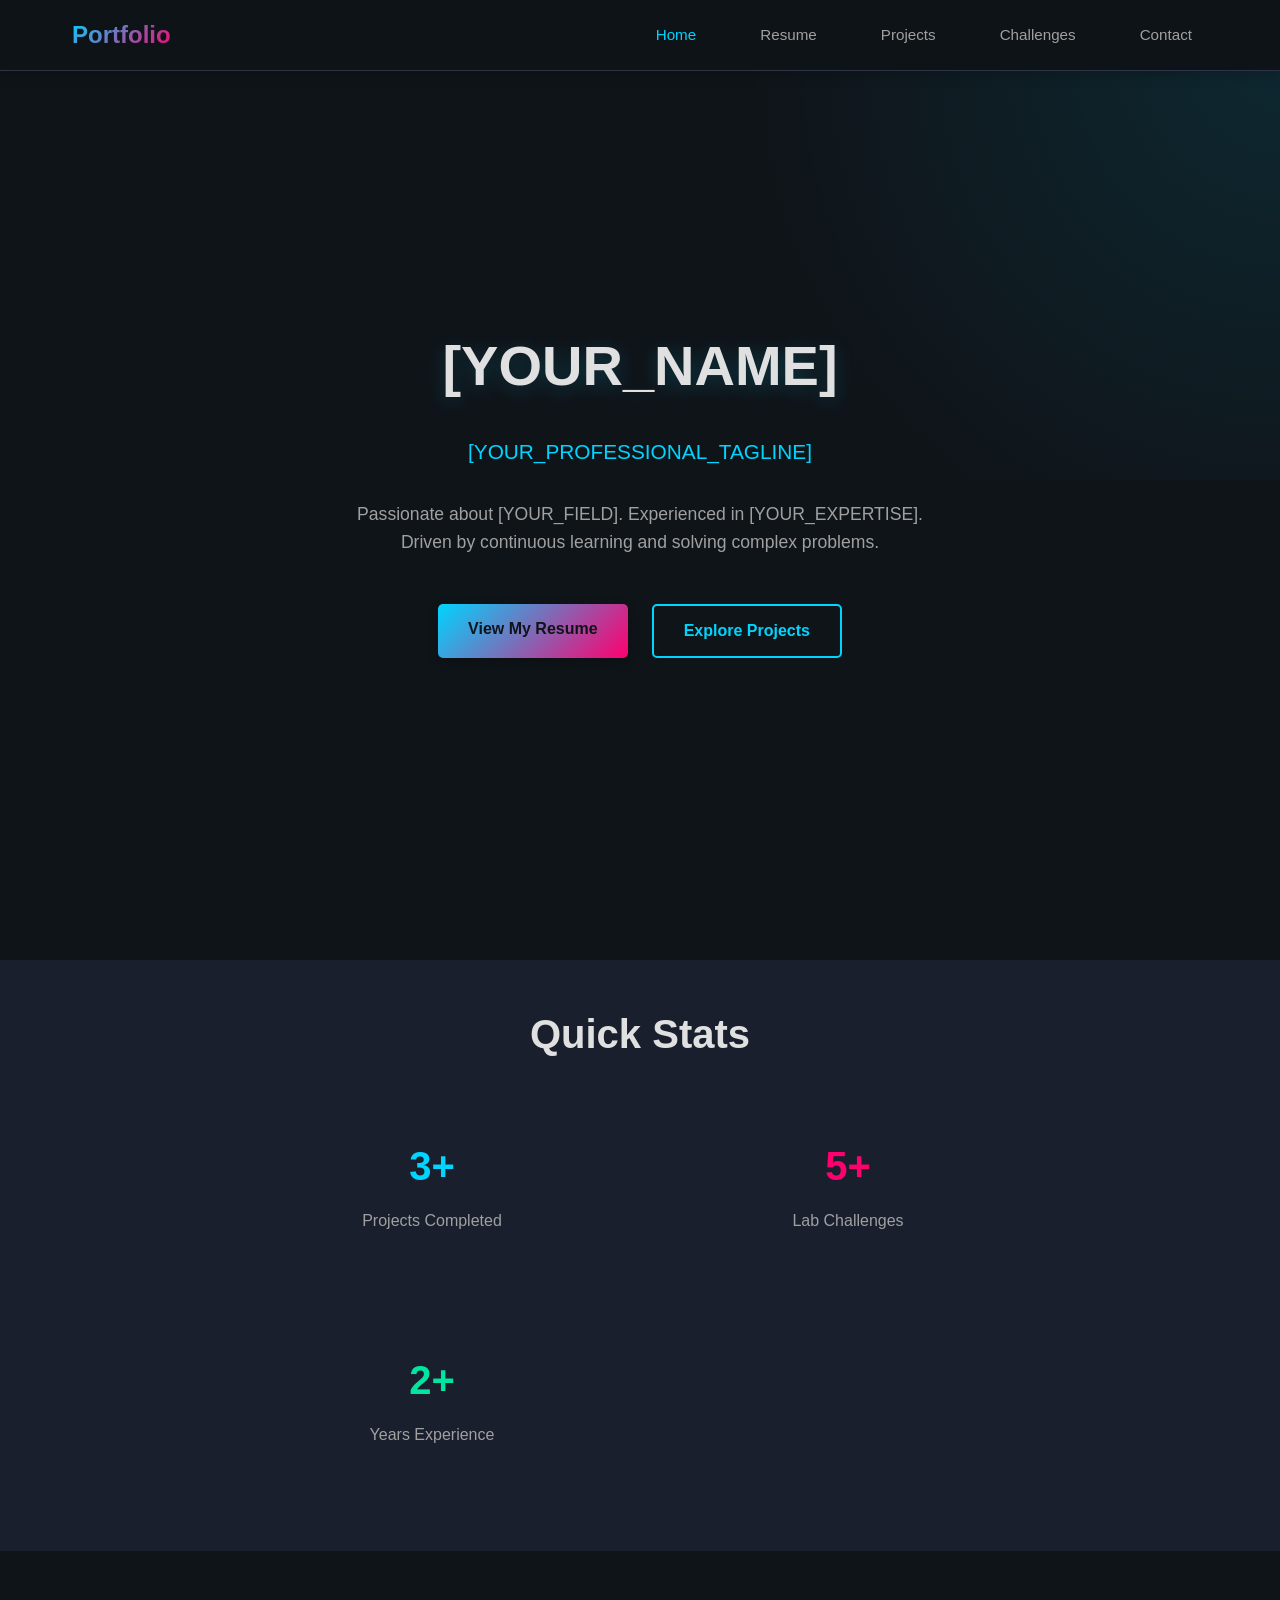
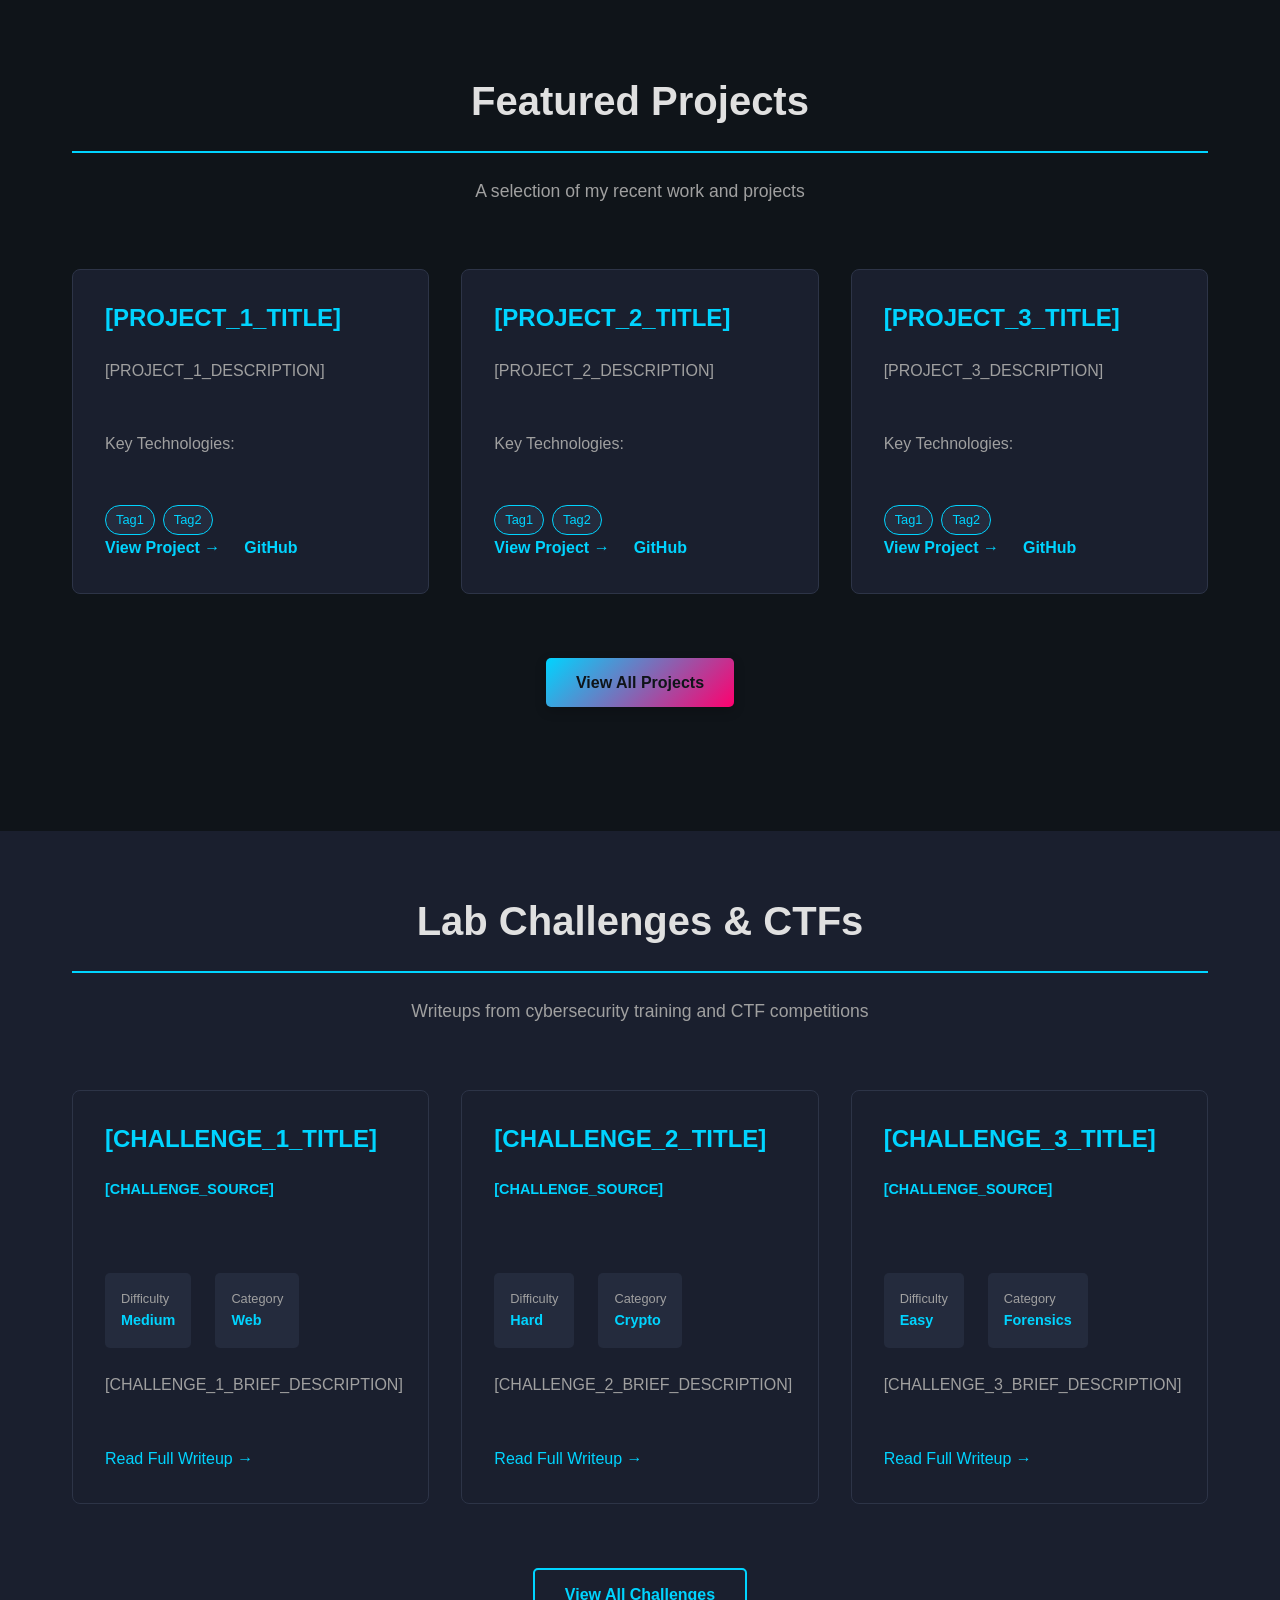
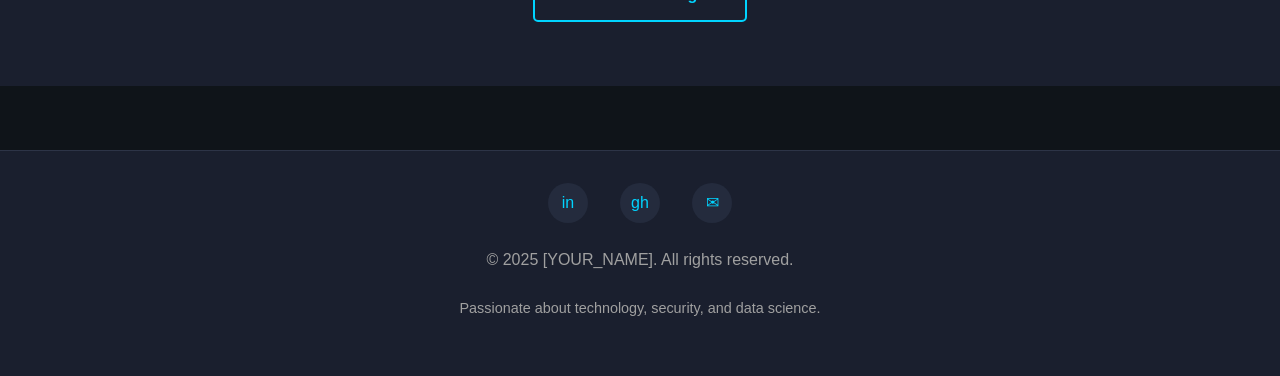
==== index.html @ 0b69d69b "Create professional portfolio website Initialize complete portfolio site with: - Home page with hero" ====
<!DOCTYPE html>
<html lang="en">
<head>
  <meta charset="UTF-8">
  <meta name="viewport" content="width=device-width, initial-scale=1.0">
  <meta name="description" content="[YOUR_NAME] - Data Science & AI Professional Portfolio. Explore projects, lab challenges, and professional experience.">
  <meta name="keywords" content="data science, AI, machine learning, portfolio, cybersecurity, CTF">
  <meta name="author" content="[YOUR_NAME]">
  <title>[YOUR_NAME] - Portfolio</title>
  <link rel="stylesheet" href="css/style.css">
</head>
<body>
  <!-- Navigation -->
  <nav>
    <div class="nav-container">
      <div class="logo">Portfolio</div>
      <ul class="nav-links">
        <li><a href="index.html">Home</a></li>
        <li><a href="resume.html">Resume</a></li>
        <li><a href="projects.html">Projects</a></li>
        <li><a href="challenges.html">Challenges</a></li>
        <li><a href="contact.html">Contact</a></li>
      </ul>
      <div class="hamburger">
        <span></span>
        <span></span>
        <span></span>
      </div>
    </div>
  </nav>

  <!-- Hero Section -->
  <section class="hero" id="home">
    <div class="hero-content">
      <img src="assets/images/profile.jpg" alt="[YOUR_NAME]" class="profile-image" onerror="this.style.display='none'">
      <h1>[YOUR_NAME]</h1>
      <p class="tagline">[YOUR_PROFESSIONAL_TAGLINE]</p>
      <p style="font-size: 1.1rem; max-width: 600px; margin: 0 auto var(--spacing-lg);">
        Passionate about [YOUR_FIELD]. Experienced in [YOUR_EXPERTISE]. Driven by continuous learning and solving complex problems.
      </p>
      <div class="cta-buttons">
        <a href="resume.html" class="btn btn-primary">View My Resume</a>
        <a href="projects.html" class="btn btn-secondary">Explore Projects</a>
      </div>
    </div>
  </section>

  <!-- Quick Stats -->
  <section style="padding: var(--spacing-xl) var(--spacing-lg); background-color: var(--bg-secondary); text-align: center;">
    <div class="container">
      <h2 style="text-align: center; border: none; padding-bottom: 0; margin-bottom: var(--spacing-xl);">Quick Stats</h2>
      <div class="grid grid-3" style="max-width: 800px; margin: 0 auto;">
        <div class="card" style="text-align: center; border: none; background-color: transparent; padding: var(--spacing-lg);">
          <h3 style="font-size: 2.5rem; color: var(--accent-primary); margin-bottom: var(--spacing-sm);">3+</h3>
          <p>Projects Completed</p>
        </div>
        <div class="card" style="text-align: center; border: none; background-color: transparent; padding: var(--spacing-lg);">
          <h3 style="font-size: 2.5rem; color: var(--accent-secondary); margin-bottom: var(--spacing-sm);">5+</h3>
          <p>Lab Challenges</p>
        </div>
        <div class="card" style="text-align: center; border: none; background-color: transparent; padding: var(--spacing-lg);">
          <h3 style="font-size: 2.5rem; color: var(--accent-tertiary); margin-bottom: var(--spacing-sm);">2+</h3>
          <p>Years Experience</p>
        </div>
      </div>
    </div>
  </section>

  <!-- Featured Section -->
  <section id="featured">
    <div class="container">
      <div class="section-header">
        <h2>Featured Projects</h2>
        <p>A selection of my recent work and projects</p>
      </div>

      <div class="grid grid-3">
        <div class="card project-card">
          <h3>[PROJECT_1_TITLE]</h3>
          <p>[PROJECT_1_DESCRIPTION]</p>
          <p style="font-weight: 500; margin-top: var(--spacing-md);">Key Technologies:</p>
          <div class="project-technologies">
            <span class="tech-badge">Tag1</span>
            <span class="tech-badge">Tag2</span>
          </div>
          <div class="project-links" style="margin-top: auto;">
            <a href="#">View Project →</a>
            <a href="#">GitHub</a>
          </div>
        </div>

        <div class="card project-card">
          <h3>[PROJECT_2_TITLE]</h3>
          <p>[PROJECT_2_DESCRIPTION]</p>
          <p style="font-weight: 500; margin-top: var(--spacing-md);">Key Technologies:</p>
          <div class="project-technologies">
            <span class="tech-badge">Tag1</span>
            <span class="tech-badge">Tag2</span>
          </div>
          <div class="project-links" style="margin-top: auto;">
            <a href="#">View Project →</a>
            <a href="#">GitHub</a>
          </div>
        </div>

        <div class="card project-card">
          <h3>[PROJECT_3_TITLE]</h3>
          <p>[PROJECT_3_DESCRIPTION]</p>
          <p style="font-weight: 500; margin-top: var(--spacing-md);">Key Technologies:</p>
          <div class="project-technologies">
            <span class="tech-badge">Tag1</span>
            <span class="tech-badge">Tag2</span>
          </div>
          <div class="project-links" style="margin-top: auto;">
            <a href="#">View Project →</a>
            <a href="#">GitHub</a>
          </div>
        </div>
      </div>

      <div style="text-align: center; margin-top: var(--spacing-2xl);">
        <a href="projects.html" class="btn btn-primary">View All Projects</a>
      </div>
    </div>
  </section>

  <!-- Recent Challenges -->
  <section id="recent-challenges" style="background-color: var(--bg-secondary);">
    <div class="container">
      <div class="section-header">
        <h2>Lab Challenges & CTFs</h2>
        <p>Writeups from cybersecurity training and CTF competitions</p>
      </div>

      <div class="grid grid-3">
        <div class="card challenge-card">
          <div class="card-header">
            <h3>[CHALLENGE_1_TITLE]</h3>
            <p class="card-subtitle">[CHALLENGE_SOURCE]</p>
          </div>
          <div class="challenge-stats">
            <div class="challenge-stat">
              <div class="challenge-stat-label">Difficulty</div>
              <div class="challenge-stat-value">Medium</div>
            </div>
            <div class="challenge-stat">
              <div class="challenge-stat-label">Category</div>
              <div class="challenge-stat-value">Web</div>
            </div>
          </div>
          <p>[CHALLENGE_1_BRIEF_DESCRIPTION]</p>
          <a href="challenges.html" style="margin-top: var(--spacing-md);">Read Full Writeup →</a>
        </div>

        <div class="card challenge-card">
          <div class="card-header">
            <h3>[CHALLENGE_2_TITLE]</h3>
            <p class="card-subtitle">[CHALLENGE_SOURCE]</p>
          </div>
          <div class="challenge-stats">
            <div class="challenge-stat">
              <div class="challenge-stat-label">Difficulty</div>
              <div class="challenge-stat-value">Hard</div>
            </div>
            <div class="challenge-stat">
              <div class="challenge-stat-label">Category</div>
              <div class="challenge-stat-value">Crypto</div>
            </div>
          </div>
          <p>[CHALLENGE_2_BRIEF_DESCRIPTION]</p>
          <a href="challenges.html" style="margin-top: var(--spacing-md);">Read Full Writeup →</a>
        </div>

        <div class="card challenge-card">
          <div class="card-header">
            <h3>[CHALLENGE_3_TITLE]</h3>
            <p class="card-subtitle">[CHALLENGE_SOURCE]</p>
          </div>
          <div class="challenge-stats">
            <div class="challenge-stat">
              <div class="challenge-stat-label">Difficulty</div>
              <div class="challenge-stat-value">Easy</div>
            </div>
            <div class="challenge-stat">
              <div class="challenge-stat-label">Category</div>
              <div class="challenge-stat-value">Forensics</div>
            </div>
          </div>
          <p>[CHALLENGE_3_BRIEF_DESCRIPTION]</p>
          <a href="challenges.html" style="margin-top: var(--spacing-md);">Read Full Writeup →</a>
        </div>
      </div>

      <div style="text-align: center; margin-top: var(--spacing-2xl);">
        <a href="challenges.html" class="btn btn-secondary">View All Challenges</a>
      </div>
    </div>
  </section>

  <!-- Footer -->
  <footer>
    <div class="footer-content">
      <div class="social-links">
        <a href="https://linkedin.com/in/[YOUR_USERNAME]" class="social-link" title="LinkedIn" target="_blank">in</a>
        <a href="https://github.com/[YOUR_USERNAME]" class="social-link" title="GitHub" target="_blank">gh</a>
        <a href="mailto:[YOUR_EMAIL]" class="social-link" title="Email">✉</a>
      </div>
      <p>&copy; 2025 [YOUR_NAME]. All rights reserved.</p>
      <p style="font-size: 0.9rem; margin-top: var(--spacing-sm);">Passionate about technology, security, and data science.</p>
    </div>
  </footer>

  <!-- Scroll to Top Button -->
  <button id="scrollToTopBtn" class="scroll-to-top">↑</button>

  <!-- Scripts -->
  <script src="js/script.js"></script>
</body>
</html>
---- css/style.css ----
/* ============================================
   PROFESSIONAL PORTFOLIO - DARK MODE THEME
   ============================================ */

/* CSS Variables for Easy Customization */
:root {
  --bg-primary: #0f1419;
  --bg-secondary: #1a1f2e;
  --bg-tertiary: #242b3d;
  --text-primary: #e0e0e0;
  --text-secondary: #a0a0a0;
  --accent-primary: #00d4ff;
  --accent-secondary: #ff006e;
  --accent-tertiary: #00e5a0;
  --border-color: #2d3447;
  --shadow: 0 10px 30px rgba(0, 0, 0, 0.3);
  --shadow-sm: 0 4px 12px rgba(0, 0, 0, 0.2);
  --transition: all 0.3s ease;

  /* Typography */
  --font-primary: 'Segoe UI', Tahoma, Geneva, Verdana, sans-serif;
  --font-code: 'Courier New', Courier, monospace;

  /* Spacing */
  --spacing-xs: 0.5rem;
  --spacing-sm: 1rem;
  --spacing-md: 1.5rem;
  --spacing-lg: 2rem;
  --spacing-xl: 3rem;
  --spacing-2xl: 4rem;
}

/* ============================================
   RESET & BASE STYLES
   ============================================ */

* {
  margin: 0;
  padding: 0;
  box-sizing: border-box;
}

html {
  scroll-behavior: smooth;
}

body {
  font-family: var(--font-primary);
  background-color: var(--bg-primary);
  color: var(--text-primary);
  line-height: 1.6;
  overflow-x: hidden;
}

/* ============================================
   TYPOGRAPHY
   ============================================ */

h1, h2, h3, h4, h5, h6 {
  font-weight: 700;
  margin-bottom: var(--spacing-md);
  color: var(--text-primary);
  line-height: 1.3;
}

h1 {
  font-size: clamp(2rem, 5vw, 3.5rem);
  text-shadow: 0 4px 20px rgba(0, 212, 255, 0.2);
}

h2 {
  font-size: clamp(1.75rem, 4vw, 2.5rem);
  border-bottom: 2px solid var(--accent-primary);
  padding-bottom: var(--spacing-md);
  margin-bottom: var(--spacing-lg);
}

h3 {
  font-size: 1.5rem;
  color: var(--accent-primary);
}

h4 {
  font-size: 1.25rem;
  color: var(--text-primary);
}

p {
  margin-bottom: var(--spacing-md);
  color: var(--text-secondary);
  font-size: 1rem;
}

a {
  color: var(--accent-primary);
  text-decoration: none;
  transition: var(--transition);
  font-weight: 500;
}

a:hover {
  color: var(--accent-secondary);
  transform: translateY(-2px);
}

code {
  background-color: var(--bg-tertiary);
  padding: 2px 6px;
  border-radius: 4px;
  font-family: var(--font-code);
  font-size: 0.9em;
  color: var(--accent-tertiary);
}

/* ============================================
   NAVIGATION
   ============================================ */

nav {
  position: fixed;
  top: 0;
  left: 0;
  width: 100%;
  background-color: rgba(15, 20, 25, 0.95);
  backdrop-filter: blur(10px);
  box-shadow: var(--shadow-sm);
  z-index: 1000;
  border-bottom: 1px solid var(--border-color);
}

.nav-container {
  max-width: 1200px;
  margin: 0 auto;
  padding: var(--spacing-sm) var(--spacing-lg);
  display: flex;
  justify-content: space-between;
  align-items: center;
}

.logo {
  font-size: 1.5rem;
  font-weight: 700;
  background: linear-gradient(135deg, var(--accent-primary), var(--accent-secondary));
  -webkit-background-clip: text;
  -webkit-text-fill-color: transparent;
  background-clip: text;
}

.nav-links {
  display: flex;
  gap: var(--spacing-lg);
  list-style: none;
  align-items: center;
}

.nav-links a {
  color: var(--text-secondary);
  font-size: 0.95rem;
  padding: var(--spacing-xs) var(--spacing-sm);
  transition: var(--transition);
  position: relative;
}

.nav-links a:hover {
  color: var(--accent-primary);
}

.nav-links a::after {
  content: '';
  position: absolute;
  bottom: -4px;
  left: 0;
  width: 0;
  height: 2px;
  background-color: var(--accent-primary);
  transition: var(--transition);
}

.nav-links a:hover::after {
  width: 100%;
}

.hamburger {
  display: none;
  flex-direction: column;
  cursor: pointer;
  gap: 6px;
}

.hamburger span {
  width: 25px;
  height: 3px;
  background-color: var(--accent-primary);
  border-radius: 3px;
  transition: var(--transition);
}

.hamburger.active span:nth-child(1) {
  transform: rotate(45deg) translate(10px, 10px);
}

.hamburger.active span:nth-child(2) {
  opacity: 0;
}

.hamburger.active span:nth-child(3) {
  transform: rotate(-45deg) translate(7px, -7px);
}

/* ============================================
   CONTAINERS & LAYOUT
   ============================================ */

.container {
  max-width: 1200px;
  margin: 0 auto;
  padding: 0 var(--spacing-lg);
}

section {
  padding: var(--spacing-2xl) var(--spacing-lg);
  margin-top: 60px;
}

.section-header {
  text-align: center;
  margin-bottom: var(--spacing-2xl);
}

.section-header h2 {
  margin-bottom: var(--spacing-md);
}

.section-header p {
  font-size: 1.1rem;
  color: var(--text-secondary);
  max-width: 600px;
  margin: 0 auto;
}

/* ============================================
   HERO SECTION
   ============================================ */

.hero {
  min-height: calc(100vh - 60px);
  display: flex;
  align-items: center;
  justify-content: center;
  text-align: center;
  padding-top: 60px;
  position: relative;
  overflow: hidden;
}

.hero::before {
  content: '';
  position: absolute;
  top: -50%;
  right: -50%;
  width: 100%;
  height: 100%;
  background: radial-gradient(circle, rgba(0, 212, 255, 0.1) 0%, transparent 70%);
  animation: float 20s ease-in-out infinite;
  z-index: 0;
}

.hero-content {
  position: relative;
  z-index: 1;
  max-width: 800px;
  animation: slideInUp 1s ease;
}

.profile-image {
  width: 150px;
  height: 150px;
  border-radius: 50%;
  border: 3px solid var(--accent-primary);
  margin: 0 auto var(--spacing-lg);
  object-fit: cover;
  box-shadow: 0 0 30px rgba(0, 212, 255, 0.3);
  animation: float 3s ease-in-out infinite;
}

.hero h1 {
  margin: var(--spacing-lg) 0;
}

.tagline {
  font-size: 1.3rem;
  color: var(--accent-primary);
  margin-bottom: var(--spacing-lg);
  font-weight: 300;
}

.cta-buttons {
  display: flex;
  gap: var(--spacing-md);
  justify-content: center;
  flex-wrap: wrap;
  margin-top: var(--spacing-xl);
}

.btn {
  padding: 12px 30px;
  border-radius: 5px;
  font-size: 1rem;
  font-weight: 600;
  cursor: pointer;
  transition: var(--transition);
  border: none;
  text-decoration: none;
  display: inline-block;
}

.btn-primary {
  background: linear-gradient(135deg, var(--accent-primary), var(--accent-secondary));
  color: var(--bg-primary);
  box-shadow: var(--shadow-sm);
}

.btn-primary:hover {
  transform: translateY(-3px);
  box-shadow: 0 15px 25px rgba(0, 212, 255, 0.3);
}

.btn-secondary {
  background-color: transparent;
  color: var(--accent-primary);
  border: 2px solid var(--accent-primary);
}

.btn-secondary:hover {
  background-color: var(--accent-primary);
  color: var(--bg-primary);
}

/* ============================================
   CARDS & GRIDS
   ============================================ */

.grid {
  display: grid;
  gap: var(--spacing-lg);
  margin-top: var(--spacing-lg);
}

.grid-2 {
  grid-template-columns: repeat(auto-fit, minmax(300px, 1fr));
}

.grid-3 {
  grid-template-columns: repeat(auto-fit, minmax(300px, 1fr));
}

.card {
  background-color: var(--bg-secondary);
  border: 1px solid var(--border-color);
  border-radius: 8px;
  padding: var(--spacing-lg);
  transition: var(--transition);
  display: flex;
  flex-direction: column;
}

.card:hover {
  border-color: var(--accent-primary);
  box-shadow: var(--shadow);
  transform: translateY(-5px);
}

.card-header {
  margin-bottom: var(--spacing-md);
}

.card-title {
  font-size: 1.3rem;
  margin-bottom: var(--spacing-sm);
}

.card-subtitle {
  color: var(--accent-primary);
  font-size: 0.9rem;
  font-weight: 600;
}

.card-image {
  width: 100%;
  height: 200px;
  object-fit: cover;
  border-radius: 5px;
  margin-bottom: var(--spacing-md);
}

.card-body {
  flex-grow: 1;
  margin-bottom: var(--spacing-md);
}

.card-footer {
  display: flex;
  gap: var(--spacing-sm);
  flex-wrap: wrap;
}

.tag {
  background-color: var(--bg-tertiary);
  color: var(--accent-tertiary);
  padding: 4px 12px;
  border-radius: 20px;
  font-size: 0.85rem;
  font-weight: 500;
  border: 1px solid var(--border-color);
}

.tag.difficulty-easy {
  color: var(--accent-tertiary);
  border-color: var(--accent-tertiary);
}

.tag.difficulty-medium {
  color: #ffa500;
  border-color: #ffa500;
}

.tag.difficulty-hard {
  color: var(--accent-secondary);
  border-color: var(--accent-secondary);
}

/* ============================================
   RESUME SECTION
   ============================================ */

.resume-container {
  max-width: 900px;
  margin: 0 auto;
}

.resume-section {
  margin-bottom: var(--spacing-2xl);
}

.resume-section h3 {
  margin-top: var(--spacing-lg);
  margin-bottom: var(--spacing-md);
}

.resume-entry {
  background-color: var(--bg-secondary);
  border-left: 4px solid var(--accent-primary);
  padding: var(--spacing-lg);
  margin-bottom: var(--spacing-md);
  border-radius: 4px;
}

.resume-entry-header {
  display: flex;
  justify-content: space-between;
  align-items: baseline;
  margin-bottom: var(--spacing-sm);
}

.resume-entry-title {
  font-size: 1.15rem;
  font-weight: 600;
  color: var(--text-primary);
}

.resume-entry-date {
  color: var(--accent-primary);
  font-size: 0.9rem;
  font-weight: 500;
}

.resume-entry-subtitle {
  color: var(--accent-tertiary);
  font-weight: 500;
  margin-bottom: var(--spacing-sm);
}

.resume-entry-description {
  color: var(--text-secondary);
  margin-bottom: var(--spacing-sm);
}

.skills-grid {
  display: grid;
  grid-template-columns: repeat(auto-fit, minmax(200px, 1fr));
  gap: var(--spacing-lg);
}

.skill-category h4 {
  margin-bottom: var(--spacing-md);
  color: var(--accent-primary);
}

.skill-list {
  display: flex;
  flex-wrap: wrap;
  gap: var(--spacing-sm);
}

.skill-badge {
  background-color: var(--bg-tertiary);
  color: var(--accent-tertiary);
  padding: 6px 12px;
  border-radius: 20px;
  font-size: 0.9rem;
  border: 1px solid var(--border-color);
}

/* ============================================
   PROJECT SECTION
   ============================================ */

.project-card {
  display: flex;
  flex-direction: column;
}

.project-technologies {
  display: flex;
  gap: var(--spacing-xs);
  flex-wrap: wrap;
  margin-top: var(--spacing-md);
}

.tech-badge {
  background-color: var(--bg-tertiary);
  color: var(--accent-primary);
  padding: 4px 10px;
  border-radius: 15px;
  font-size: 0.8rem;
  border: 1px solid var(--accent-primary);
}

.project-links {
  display: flex;
  gap: var(--spacing-md);
  margin-top: var(--spacing-md);
}

.project-links a {
  color: var(--accent-primary);
  font-weight: 600;
  display: flex;
  align-items: center;
  gap: 6px;
}

.project-links a:hover {
  color: var(--accent-secondary);
}

/* ============================================
   CHALLENGE SECTION
   ============================================ */

.challenge-card {
  display: flex;
  flex-direction: column;
}

.challenge-stats {
  display: flex;
  gap: var(--spacing-md);
  margin-top: var(--spacing-md);
  margin-bottom: var(--spacing-md);
}

.challenge-stat {
  background-color: var(--bg-tertiary);
  padding: var(--spacing-sm);
  border-radius: 5px;
  font-size: 0.9rem;
}

.challenge-stat-label {
  color: var(--text-secondary);
  font-size: 0.8rem;
}

.challenge-stat-value {
  color: var(--accent-primary);
  font-weight: 600;
}

.challenge-gallery {
  display: grid;
  grid-template-columns: repeat(auto-fit, minmax(150px, 1fr));
  gap: var(--spacing-sm);
  margin: var(--spacing-md) 0;
}

.challenge-screenshot {
  width: 100%;
  height: 150px;
  object-fit: cover;
  border-radius: 5px;
  border: 1px solid var(--border-color);
  cursor: pointer;
  transition: var(--transition);
}

.challenge-screenshot:hover {
  border-color: var(--accent-primary);
  transform: scale(1.05);
}

/* ============================================
   CONTACT SECTION
   ============================================ */

.contact-container {
  max-width: 600px;
  margin: 0 auto;
}

.contact-info {
  display: grid;
  gap: var(--spacing-lg);
  margin-bottom: var(--spacing-2xl);
}

.contact-item {
  background-color: var(--bg-secondary);
  padding: var(--spacing-lg);
  border-radius: 8px;
  border: 1px solid var(--border-color);
  display: flex;
  align-items: center;
  gap: var(--spacing-lg);
  transition: var(--transition);
}

.contact-item:hover {
  border-color: var(--accent-primary);
  box-shadow: var(--shadow-sm);
}

.contact-icon {
  font-size: 1.5rem;
  color: var(--accent-primary);
}

.contact-details h4 {
  margin-bottom: 4px;
}

.contact-details a {
  color: var(--accent-primary);
  font-weight: 600;
  word-break: break-all;
}

.contact-form {
  background-color: var(--bg-secondary);
  padding: var(--spacing-lg);
  border-radius: 8px;
  border: 1px solid var(--border-color);
}

.form-group {
  margin-bottom: var(--spacing-md);
}

.form-group label {
  display: block;
  margin-bottom: var(--spacing-xs);
  font-weight: 600;
  color: var(--text-primary);
}

.form-group input,
.form-group textarea {
  width: 100%;
  padding: var(--spacing-sm);
  background-color: var(--bg-tertiary);
  border: 1px solid var(--border-color);
  border-radius: 5px;
  color: var(--text-primary);
  font-family: var(--font-primary);
  transition: var(--transition);
}

.form-group input:focus,
.form-group textarea:focus {
  outline: none;
  border-color: var(--accent-primary);
  box-shadow: 0 0 10px rgba(0, 212, 255, 0.2);
}

.form-group textarea {
  resize: vertical;
  min-height: 150px;
}

/* ============================================
   FOOTER
   ============================================ */

footer {
  background-color: var(--bg-secondary);
  border-top: 1px solid var(--border-color);
  padding: var(--spacing-lg);
  text-align: center;
  color: var(--text-secondary);
  margin-top: var(--spacing-2xl);
}

.footer-content {
  max-width: 1200px;
  margin: 0 auto;
}

.social-links {
  display: flex;
  gap: var(--spacing-lg);
  justify-content: center;
  margin-bottom: var(--spacing-md);
}

.social-link {
  display: inline-flex;
  align-items: center;
  justify-content: center;
  width: 40px;
  height: 40px;
  border-radius: 50%;
  background-color: var(--bg-tertiary);
  color: var(--accent-primary);
  transition: var(--transition);
  text-decoration: none;
}

.social-link:hover {
  background-color: var(--accent-primary);
  color: var(--bg-primary);
  transform: translateY(-3px);
}

/* ============================================
   SCROLL TO TOP BUTTON
   ============================================ */

.scroll-to-top {
  position: fixed;
  bottom: 30px;
  right: 30px;
  width: 50px;
  height: 50px;
  background: linear-gradient(135deg, var(--accent-primary), var(--accent-secondary));
  color: var(--bg-primary);
  border: none;
  border-radius: 50%;
  cursor: pointer;
  display: none;
  align-items: center;
  justify-content: center;
  font-size: 1.5rem;
  box-shadow: var(--shadow);
  transition: var(--transition);
  z-index: 999;
}

.scroll-to-top.show {
  display: flex;
}

.scroll-to-top:hover {
  transform: translateY(-3px);
}

/* ============================================
   ANIMATIONS
   ============================================ */

@keyframes slideInUp {
  from {
    opacity: 0;
    transform: translateY(30px);
  }
  to {
    opacity: 1;
    transform: translateY(0);
  }
}

@keyframes float {
  0%, 100% {
    transform: translateY(0);
  }
  50% {
    transform: translateY(-10px);
  }
}

@keyframes fadeIn {
  from {
    opacity: 0;
  }
  to {
    opacity: 1;
  }
}

/* ============================================
   RESPONSIVE DESIGN
   ============================================ */

@media (max-width: 768px) {
  section {
    padding: var(--spacing-xl) var(--spacing-md);
  }

  h1 {
    font-size: 2rem;
  }

  h2 {
    font-size: 1.5rem;
  }

  .nav-links {
    display: none;
    position: absolute;
    top: 60px;
    left: 0;
    right: 0;
    background-color: var(--bg-secondary);
    flex-direction: column;
    gap: 0;
    border-bottom: 1px solid var(--border-color);
  }

  .nav-links.active {
    display: flex;
  }

  .nav-links a {
    padding: var(--spacing-md);
    border-bottom: 1px solid var(--border-color);
  }

  .hamburger {
    display: flex;
  }

  .profile-image {
    width: 120px;
    height: 120px;
  }

  .cta-buttons {
    flex-direction: column;
  }

  .btn {
    width: 100%;
    text-align: center;
  }

  .grid-2,
  .grid-3 {
    grid-template-columns: 1fr;
  }

  .resume-entry-header {
    flex-direction: column;
    align-items: flex-start;
  }

  .skills-grid {
    grid-template-columns: 1fr;
  }

  .challenge-gallery {
    grid-template-columns: repeat(2, 1fr);
  }

  .scroll-to-top {
    bottom: 20px;
    right: 20px;
    width: 40px;
    height: 40px;
    font-size: 1.2rem;
  }
}

@media (max-width: 480px) {
  .nav-container {
    padding: var(--spacing-sm);
  }

  .logo {
    font-size: 1.2rem;
  }

  section {
    padding: var(--spacing-lg) var(--spacing-sm);
    margin-top: 50px;
  }

  h1 {
    font-size: 1.5rem;
  }

  h2 {
    font-size: 1.25rem;
  }

  .hero {
    min-height: calc(100vh - 50px);
    padding-top: 50px;
  }

  .profile-image {
    width: 100px;
    height: 100px;
  }

  .tagline {
    font-size: 1rem;
  }

  .card {
    padding: var(--spacing-md);
  }

  .contact-item {
    flex-direction: column;
    text-align: center;
  }

  .challenge-gallery {
    grid-template-columns: 1fr;
  }
}
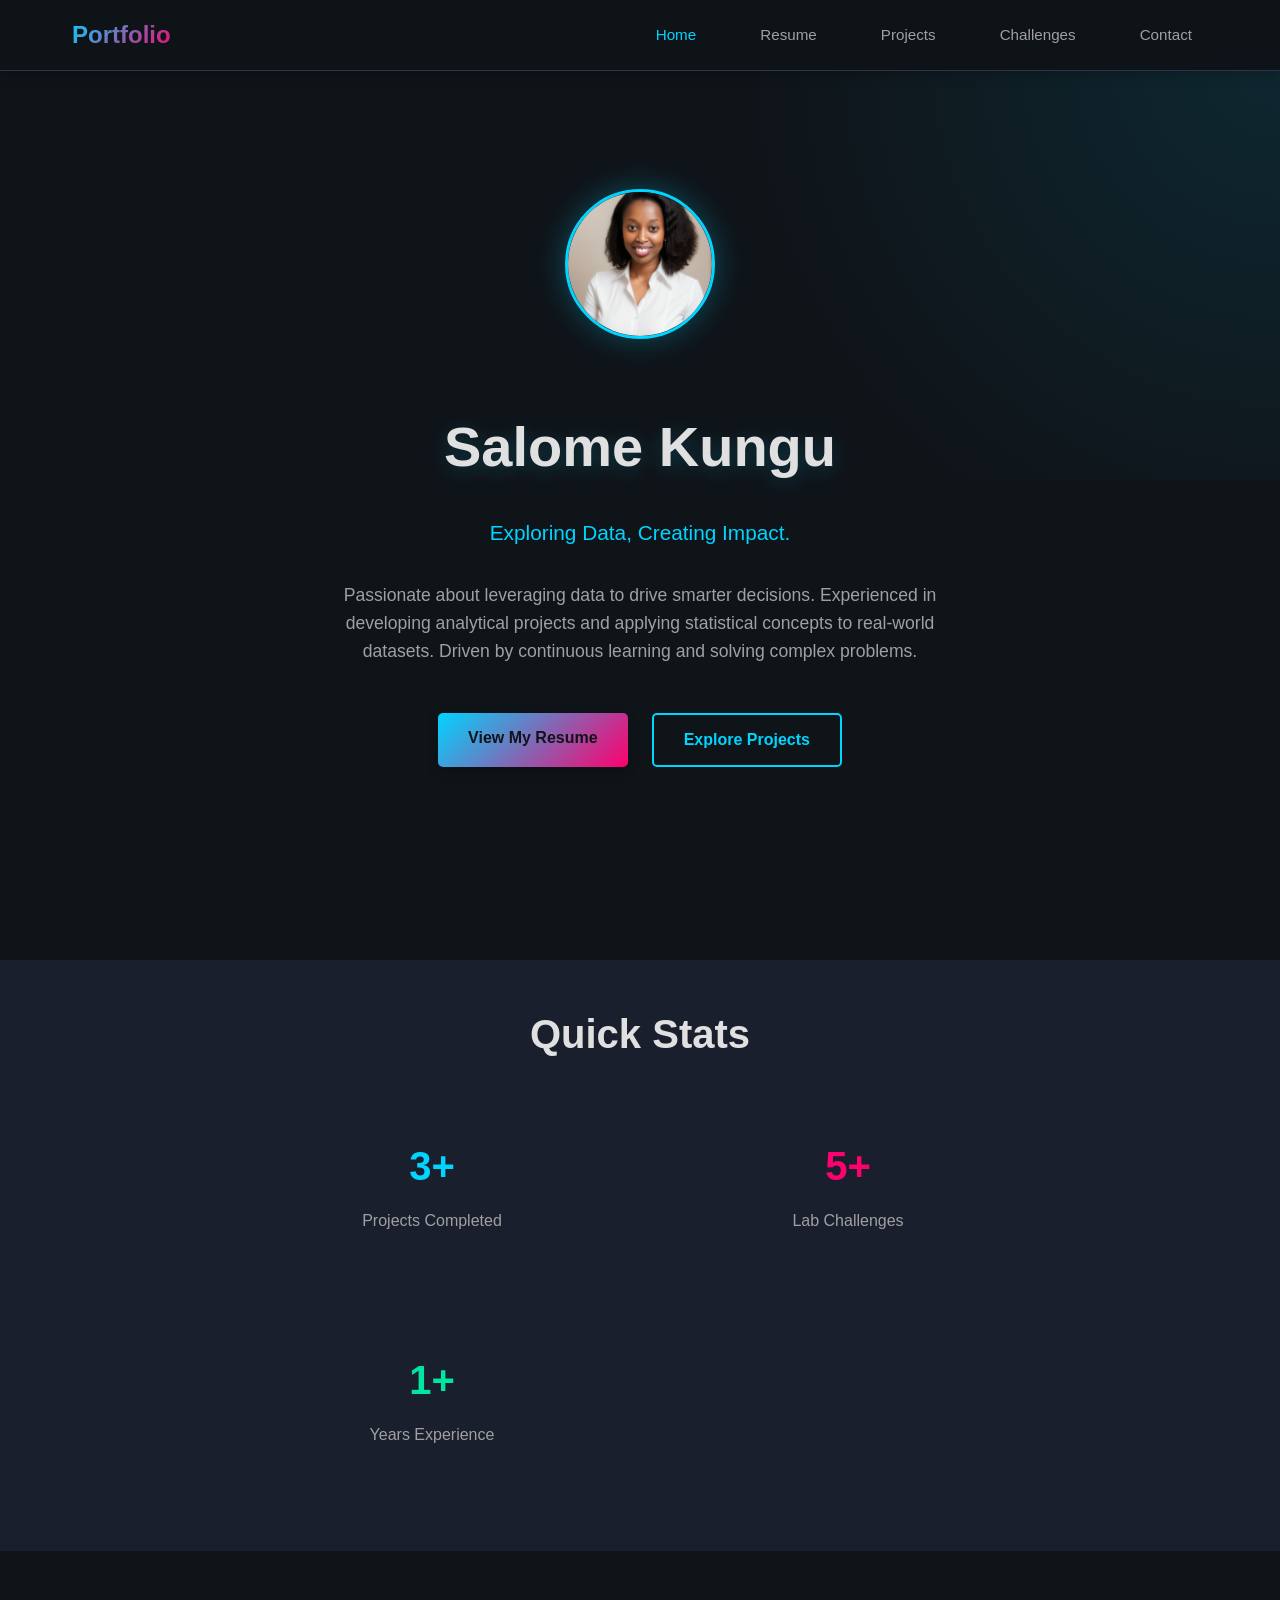
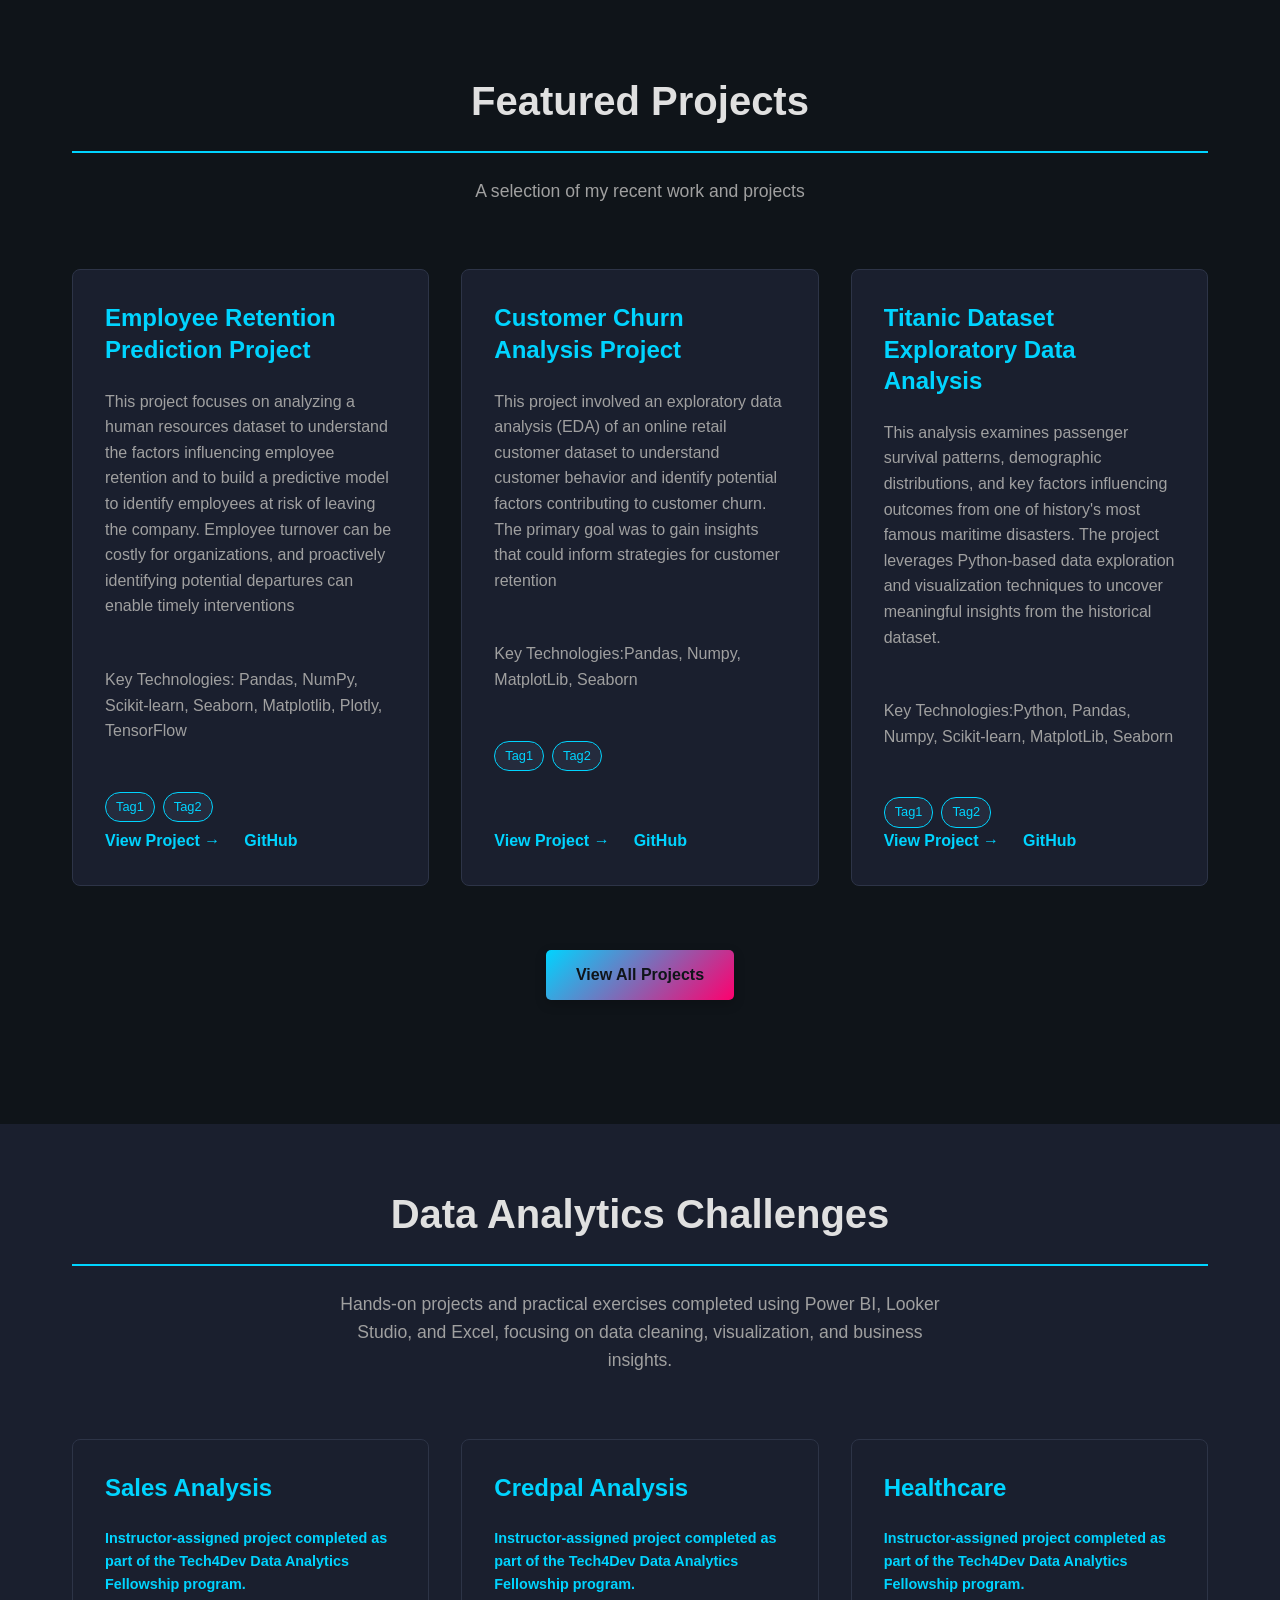
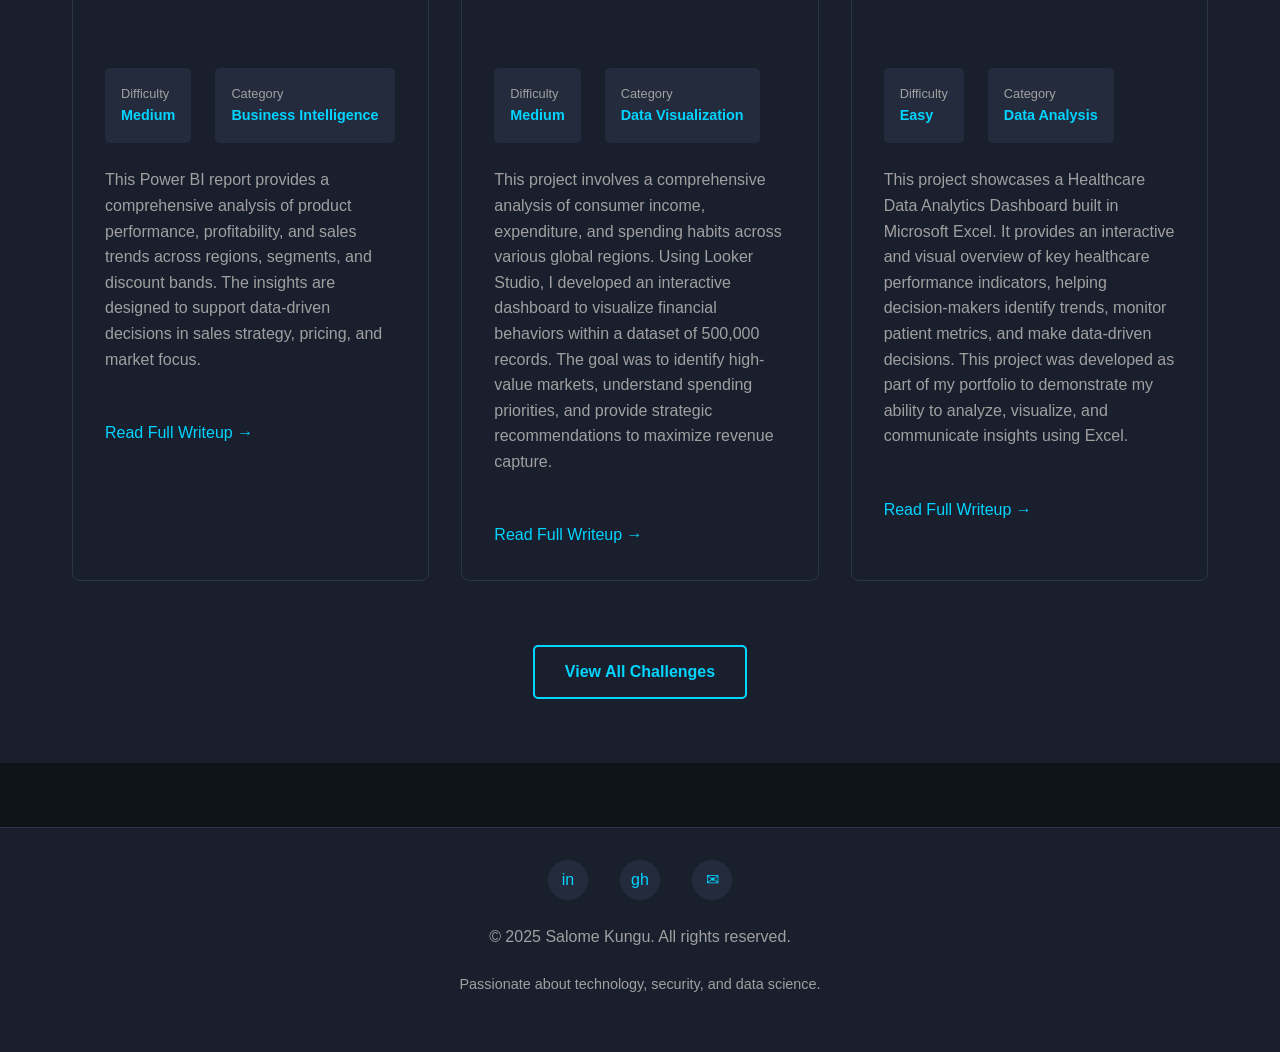
==== commit 4894c256: "commit changes and update portfolio" ====
--- a/index.html
+++ b/index.html
@@ -6,7 +6,7 @@
   <meta name="description" content="[YOUR_NAME] - Data Science & AI Professional Portfolio. Explore projects, lab challenges, and professional experience.">
   <meta name="keywords" content="data science, AI, machine learning, portfolio, cybersecurity, CTF">
   <meta name="author" content="[YOUR_NAME]">
-  <title>[YOUR_NAME] - Portfolio</title>
+  <title>Salome Kungu - Portfolio</title>
   <link rel="stylesheet" href="css/style.css">
 </head>
 <body>
@@ -32,11 +32,11 @@
   <!-- Hero Section -->
   <section class="hero" id="home">
     <div class="hero-content">
-      <img src="assets/images/profile.jpg" alt="[YOUR_NAME]" class="profile-image" onerror="this.style.display='none'">
-      <h1>[YOUR_NAME]</h1>
-      <p class="tagline">[YOUR_PROFESSIONAL_TAGLINE]</p>
+      <img src="assets/images/photo.png" alt="[YOUR_NAME]" class="profile-image" onerror="this.style.display='none'">
+      <h1>Salome Kungu</h1>
+      <p class="tagline">Exploring Data, Creating Impact.</p>
       <p style="font-size: 1.1rem; max-width: 600px; margin: 0 auto var(--spacing-lg);">
-        Passionate about [YOUR_FIELD]. Experienced in [YOUR_EXPERTISE]. Driven by continuous learning and solving complex problems.
+        Passionate about leveraging data to drive smarter decisions. Experienced in developing analytical projects and applying statistical concepts to real-world datasets. Driven by continuous learning and solving complex problems.
       </p>
       <div class="cta-buttons">
         <a href="resume.html" class="btn btn-primary">View My Resume</a>
@@ -59,7 +59,7 @@
           <p>Lab Challenges</p>
         </div>
         <div class="card" style="text-align: center; border: none; background-color: transparent; padding: var(--spacing-lg);">
-          <h3 style="font-size: 2.5rem; color: var(--accent-tertiary); margin-bottom: var(--spacing-sm);">2+</h3>
+          <h3 style="font-size: 2.5rem; color: var(--accent-tertiary); margin-bottom: var(--spacing-sm);">1+</h3>
           <p>Years Experience</p>
         </div>
       </div>
@@ -76,44 +76,47 @@
 
       <div class="grid grid-3">
         <div class="card project-card">
-          <h3>[PROJECT_1_TITLE]</h3>
-          <p>[PROJECT_1_DESCRIPTION]</p>
-          <p style="font-weight: 500; margin-top: var(--spacing-md);">Key Technologies:</p>
+          <h3>Employee Retention Prediction Project</h3>
+          <p>This project focuses on analyzing a human resources dataset to understand the factors influencing employee retention and to build a predictive model to identify employees at risk of leaving the company. 
+          Employee turnover can be costly for organizations, and proactively identifying potential departures can enable timely interventions</p>
+          <p style="font-weight: 500; margin-top: var(--spacing-md);">Key Technologies: Pandas, NumPy, Scikit-learn, Seaborn, Matplotlib, Plotly, TensorFlow </p>
           <div class="project-technologies">
             <span class="tech-badge">Tag1</span>
             <span class="tech-badge">Tag2</span>
           </div>
           <div class="project-links" style="margin-top: auto;">
-            <a href="#">View Project →</a>
-            <a href="#">GitHub</a>
+            <a href="https://github.com/KijoSal-dev/Employee_Retention_Prediction_Project">View Project → </a>
+            <a href="https://github.com/KijoSal-dev/Employee_Retention_Prediction_Project">GitHub</a>
           </div>
         </div>
 
         <div class="card project-card">
-          <h3>[PROJECT_2_TITLE]</h3>
-          <p>[PROJECT_2_DESCRIPTION]</p>
-          <p style="font-weight: 500; margin-top: var(--spacing-md);">Key Technologies:</p>
+          <h3>Customer Churn Analysis Project</h3>
+          <p>This project involved an exploratory data analysis (EDA) of an online retail customer dataset to understand customer behavior and identify potential factors contributing to customer churn. 
+          The primary goal was to gain insights that could inform strategies for customer retention</p>
+          <p style="font-weight: 500; margin-top: var(--spacing-md);">Key Technologies:Pandas, Numpy, MatplotLib, Seaborn</p>
           <div class="project-technologies">
             <span class="tech-badge">Tag1</span>
             <span class="tech-badge">Tag2</span>
           </div>
           <div class="project-links" style="margin-top: auto;">
-            <a href="#">View Project →</a>
-            <a href="#">GitHub</a>
+            <a href="https://github.com/KijoSal-dev/Customer_Churn_Analysis_Project">View Project →</a>
+            <a href="https://github.com/KijoSal-dev/Customer_Churn_Analysis_Project">GitHub</a>
           </div>
         </div>
 
         <div class="card project-card">
-          <h3>[PROJECT_3_TITLE]</h3>
-          <p>[PROJECT_3_DESCRIPTION]</p>
-          <p style="font-weight: 500; margin-top: var(--spacing-md);">Key Technologies:</p>
+          <h3>Titanic Dataset Exploratory Data Analysis</h3>
+          <p>This analysis examines passenger survival patterns, demographic distributions, and key factors influencing outcomes from one of history's most famous maritime disasters.
+          The project leverages Python-based data exploration and visualization techniques to uncover meaningful insights from the historical dataset.</p>
+          <p style="font-weight: 500; margin-top: var(--spacing-md);">Key Technologies:Python, Pandas, Numpy, Scikit-learn, MatplotLib, Seaborn </p>
           <div class="project-technologies">
             <span class="tech-badge">Tag1</span>
             <span class="tech-badge">Tag2</span>
           </div>
           <div class="project-links" style="margin-top: auto;">
-            <a href="#">View Project →</a>
-            <a href="#">GitHub</a>
+            <a href="https://github.com/KijoSal-dev/Titanic_Dataset_Exploratory_Data_Analysis">View Project →</a>
+            <a href="https://github.com/KijoSal-dev/Titanic_Dataset_Exploratory_Data_Analysis">GitHub</a>
           </div>
         </div>
       </div>
@@ -128,15 +131,15 @@
   <section id="recent-challenges" style="background-color: var(--bg-secondary);">
     <div class="container">
       <div class="section-header">
-        <h2>Lab Challenges & CTFs</h2>
-        <p>Writeups from cybersecurity training and CTF competitions</p>
+        <h2>Data Analytics Challenges </h2>
+        <p>Hands-on projects and practical exercises completed using Power BI, Looker Studio, and Excel, focusing on data cleaning, visualization, and business insights.</p>
       </div>
 
       <div class="grid grid-3">
         <div class="card challenge-card">
           <div class="card-header">
-            <h3>[CHALLENGE_1_TITLE]</h3>
-            <p class="card-subtitle">[CHALLENGE_SOURCE]</p>
+            <h3>Sales Analysis</h3>
+            <p class="card-subtitle">Instructor-assigned project completed as part of the Tech4Dev Data Analytics Fellowship program.</p>
           </div>
           <div class="challenge-stats">
             <div class="challenge-stat">
@@ -145,36 +148,37 @@
             </div>
             <div class="challenge-stat">
               <div class="challenge-stat-label">Category</div>
-              <div class="challenge-stat-value">Web</div>
-            </div>
-          </div>
-          <p>[CHALLENGE_1_BRIEF_DESCRIPTION]</p>
+              <div class="challenge-stat-value">Business Intelligence</div>
+            </div>
+          </div>
+          <p>This Power BI report provides a comprehensive analysis of product performance, profitability, and sales trends across regions, segments, and discount bands. The insights are designed to support data-driven decisions in sales strategy, pricing, and market focus.</p>
           <a href="challenges.html" style="margin-top: var(--spacing-md);">Read Full Writeup →</a>
         </div>
 
         <div class="card challenge-card">
           <div class="card-header">
-            <h3>[CHALLENGE_2_TITLE]</h3>
-            <p class="card-subtitle">[CHALLENGE_SOURCE]</p>
+            <h3>Credpal Analysis</h3>
+            <p class="card-subtitle">Instructor-assigned project completed as part of the Tech4Dev Data Analytics Fellowship program.</p>
           </div>
           <div class="challenge-stats">
             <div class="challenge-stat">
               <div class="challenge-stat-label">Difficulty</div>
-              <div class="challenge-stat-value">Hard</div>
+              <div class="challenge-stat-value">Medium</div>
             </div>
             <div class="challenge-stat">
               <div class="challenge-stat-label">Category</div>
-              <div class="challenge-stat-value">Crypto</div>
-            </div>
-          </div>
-          <p>[CHALLENGE_2_BRIEF_DESCRIPTION]</p>
+              <div class="challenge-stat-value">Data Visualization</div>
+            </div>
+          </div>
+          <p>This project involves a comprehensive analysis of consumer income, expenditure, and spending habits across various global regions. Using Looker Studio, I developed an interactive dashboard to visualize financial behaviors within a dataset of 500,000 records.
+          The goal was to identify high-value markets, understand spending priorities, and provide strategic recommendations to maximize revenue capture.</p>
           <a href="challenges.html" style="margin-top: var(--spacing-md);">Read Full Writeup →</a>
         </div>
 
         <div class="card challenge-card">
           <div class="card-header">
-            <h3>[CHALLENGE_3_TITLE]</h3>
-            <p class="card-subtitle">[CHALLENGE_SOURCE]</p>
+            <h3>Healthcare</h3>
+            <p class="card-subtitle">Instructor-assigned project completed as part of the Tech4Dev Data Analytics Fellowship program.</p>
           </div>
           <div class="challenge-stats">
             <div class="challenge-stat">
@@ -183,10 +187,13 @@
             </div>
             <div class="challenge-stat">
               <div class="challenge-stat-label">Category</div>
-              <div class="challenge-stat-value">Forensics</div>
-            </div>
-          </div>
-          <p>[CHALLENGE_3_BRIEF_DESCRIPTION]</p>
+              <div class="challenge-stat-value">Data Analysis</div>
+            </div>
+          </div>
+          <p>This project showcases a Healthcare Data Analytics Dashboard built in Microsoft Excel.
+It provides an interactive and visual overview of key healthcare performance indicators, helping decision-makers identify trends, monitor patient metrics, and make data-driven decisions.
+
+This project was developed as part of my portfolio to demonstrate my ability to analyze, visualize, and communicate insights using Excel.</p>
           <a href="challenges.html" style="margin-top: var(--spacing-md);">Read Full Writeup →</a>
         </div>
       </div>
@@ -201,11 +208,11 @@
   <footer>
     <div class="footer-content">
       <div class="social-links">
-        <a href="https://linkedin.com/in/[YOUR_USERNAME]" class="social-link" title="LinkedIn" target="_blank">in</a>
-        <a href="https://github.com/[YOUR_USERNAME]" class="social-link" title="GitHub" target="_blank">gh</a>
-        <a href="mailto:[YOUR_EMAIL]" class="social-link" title="Email">✉</a>
-      </div>
-      <p>&copy; 2025 [YOUR_NAME]. All rights reserved.</p>
+        <a href="https://www.linkedin.com/in/salome-k-51269993/" class="social-link" title="LinkedIn" target="_blank">in</a>
+        <a href="https://github.com/KijoSal-dev" class="social-link" title="GitHub" target="_blank">gh</a>
+        <a href="mailto:[sallykijo@gmail.com]" class="social-link" title="Email">✉</a>
+      </div>
+      <p>&copy; 2025 Salome Kungu. All rights reserved.</p>
       <p style="font-size: 0.9rem; margin-top: var(--spacing-sm);">Passionate about technology, security, and data science.</p>
     </div>
   </footer>
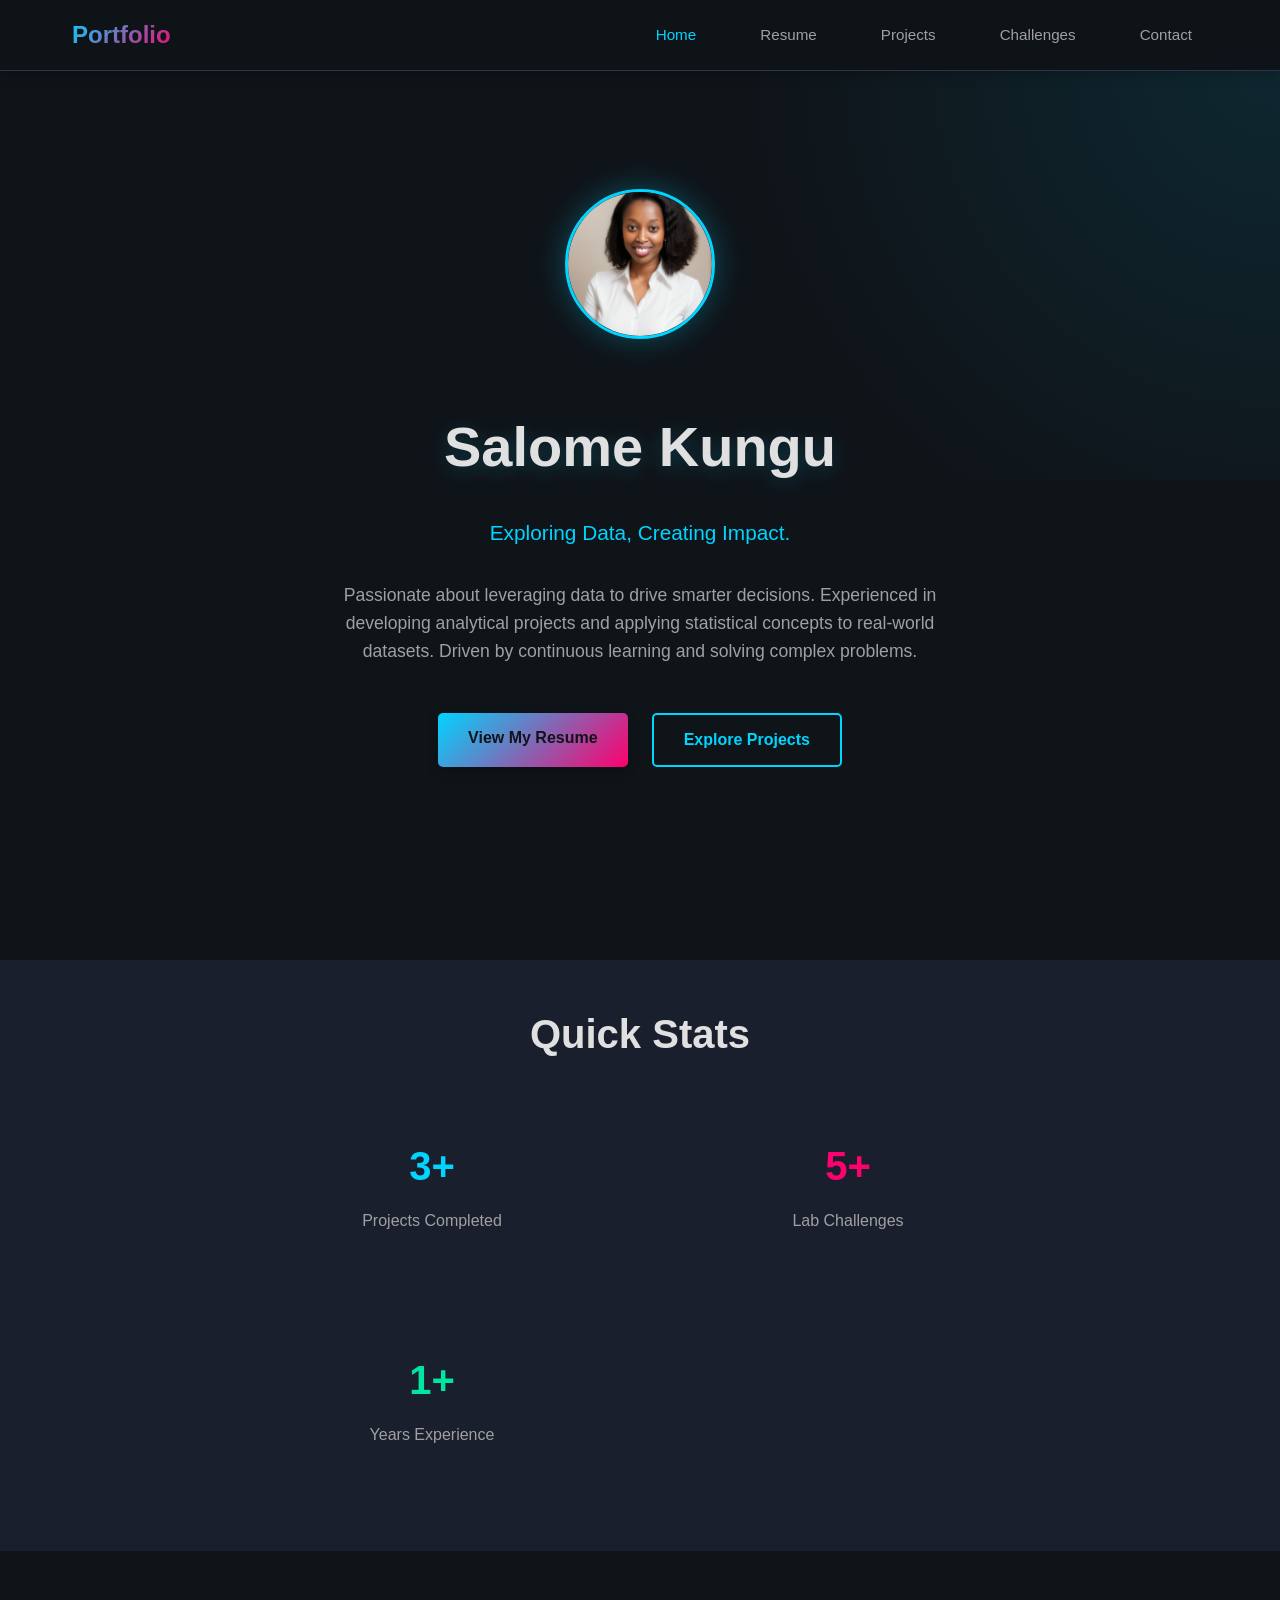
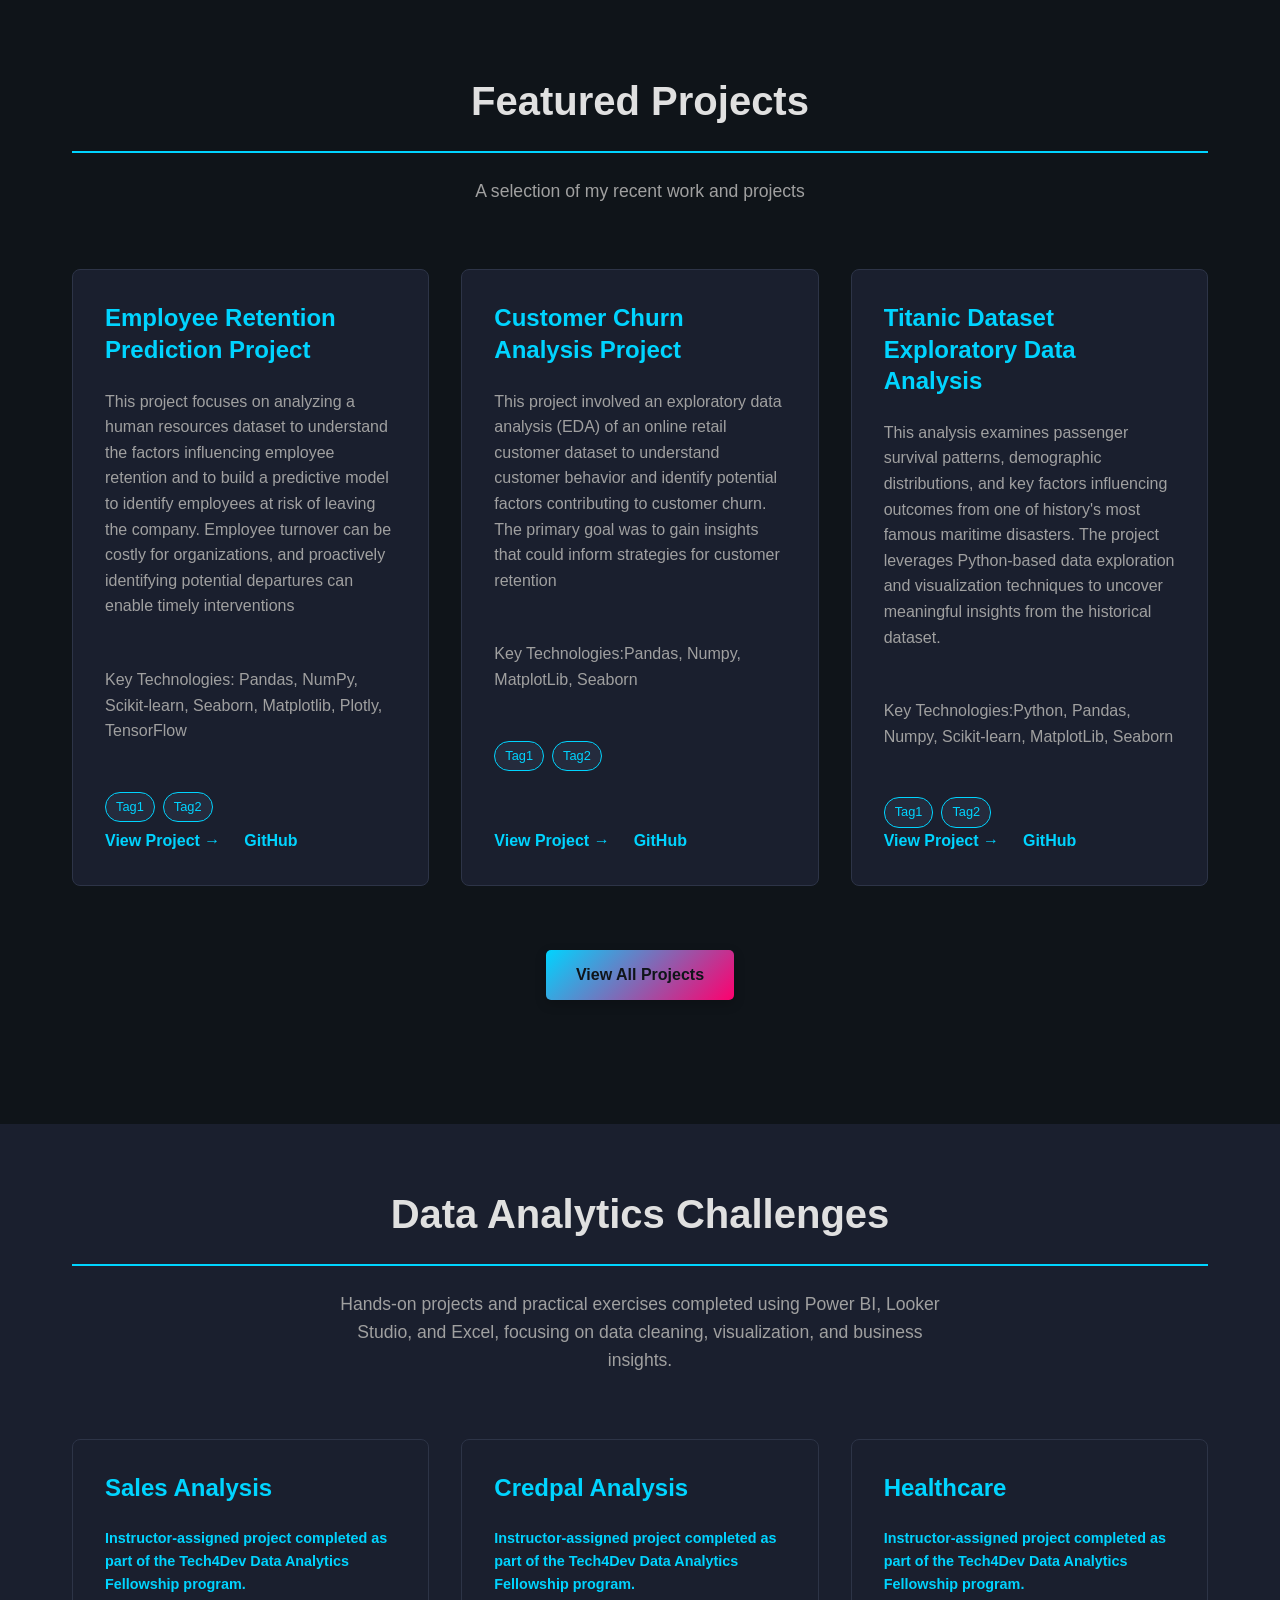
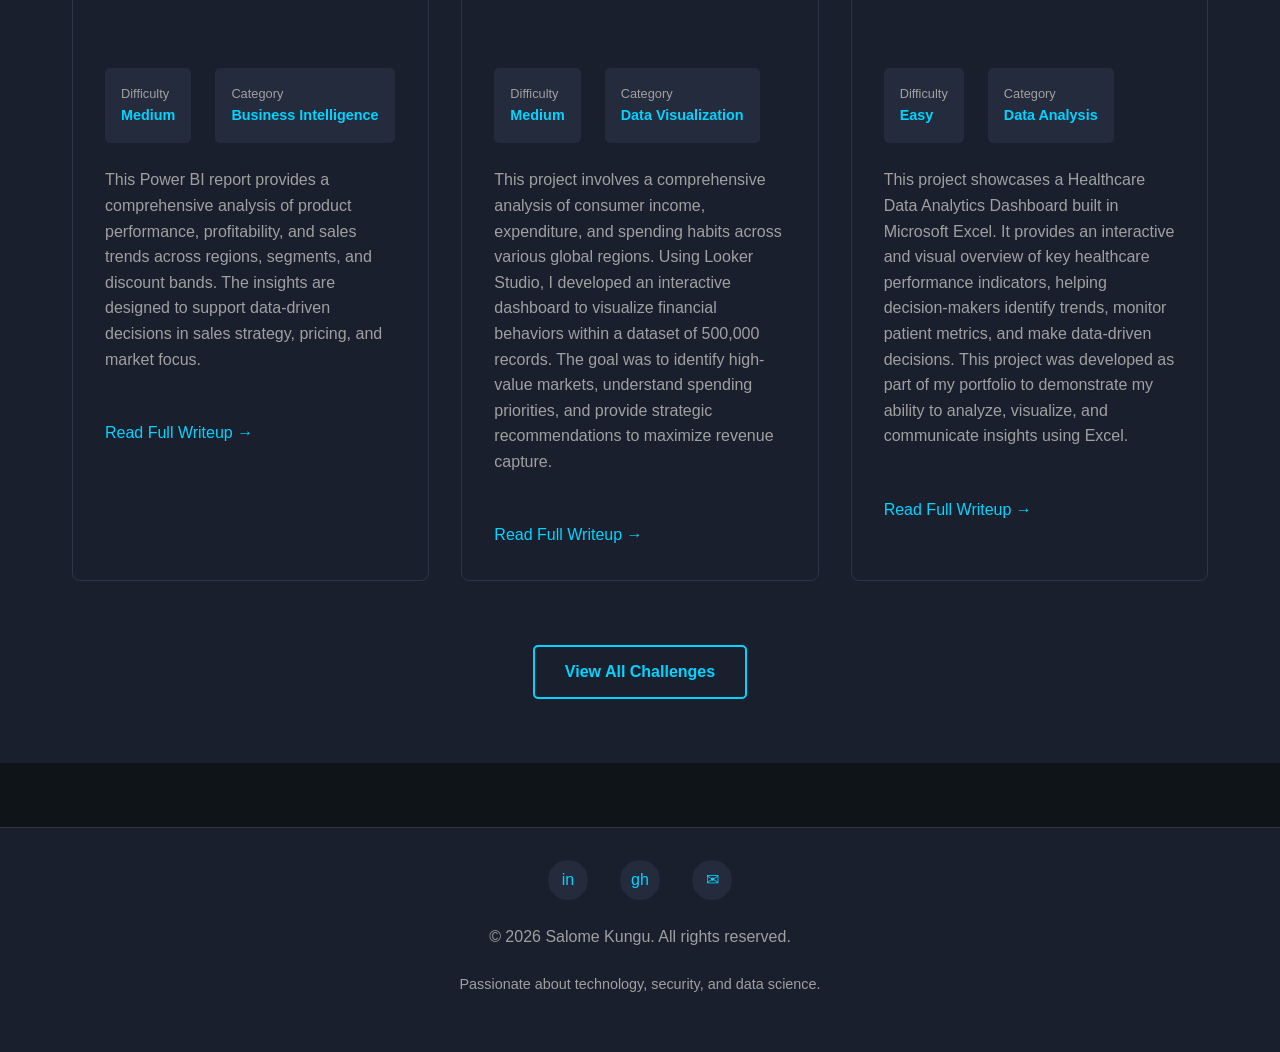
==== commit e0eca88a: "updated portfolio" ====
--- a/index.html
+++ b/index.html
@@ -212,7 +212,7 @@
         <a href="https://github.com/KijoSal-dev" class="social-link" title="GitHub" target="_blank">gh</a>
         <a href="mailto:[sallykijo@gmail.com]" class="social-link" title="Email">✉</a>
       </div>
-      <p>&copy; 2025 Salome Kungu. All rights reserved.</p>
+      <p>&copy; 2026 Salome Kungu. All rights reserved.</p>
       <p style="font-size: 0.9rem; margin-top: var(--spacing-sm);">Passionate about technology, security, and data science.</p>
     </div>
   </footer>
